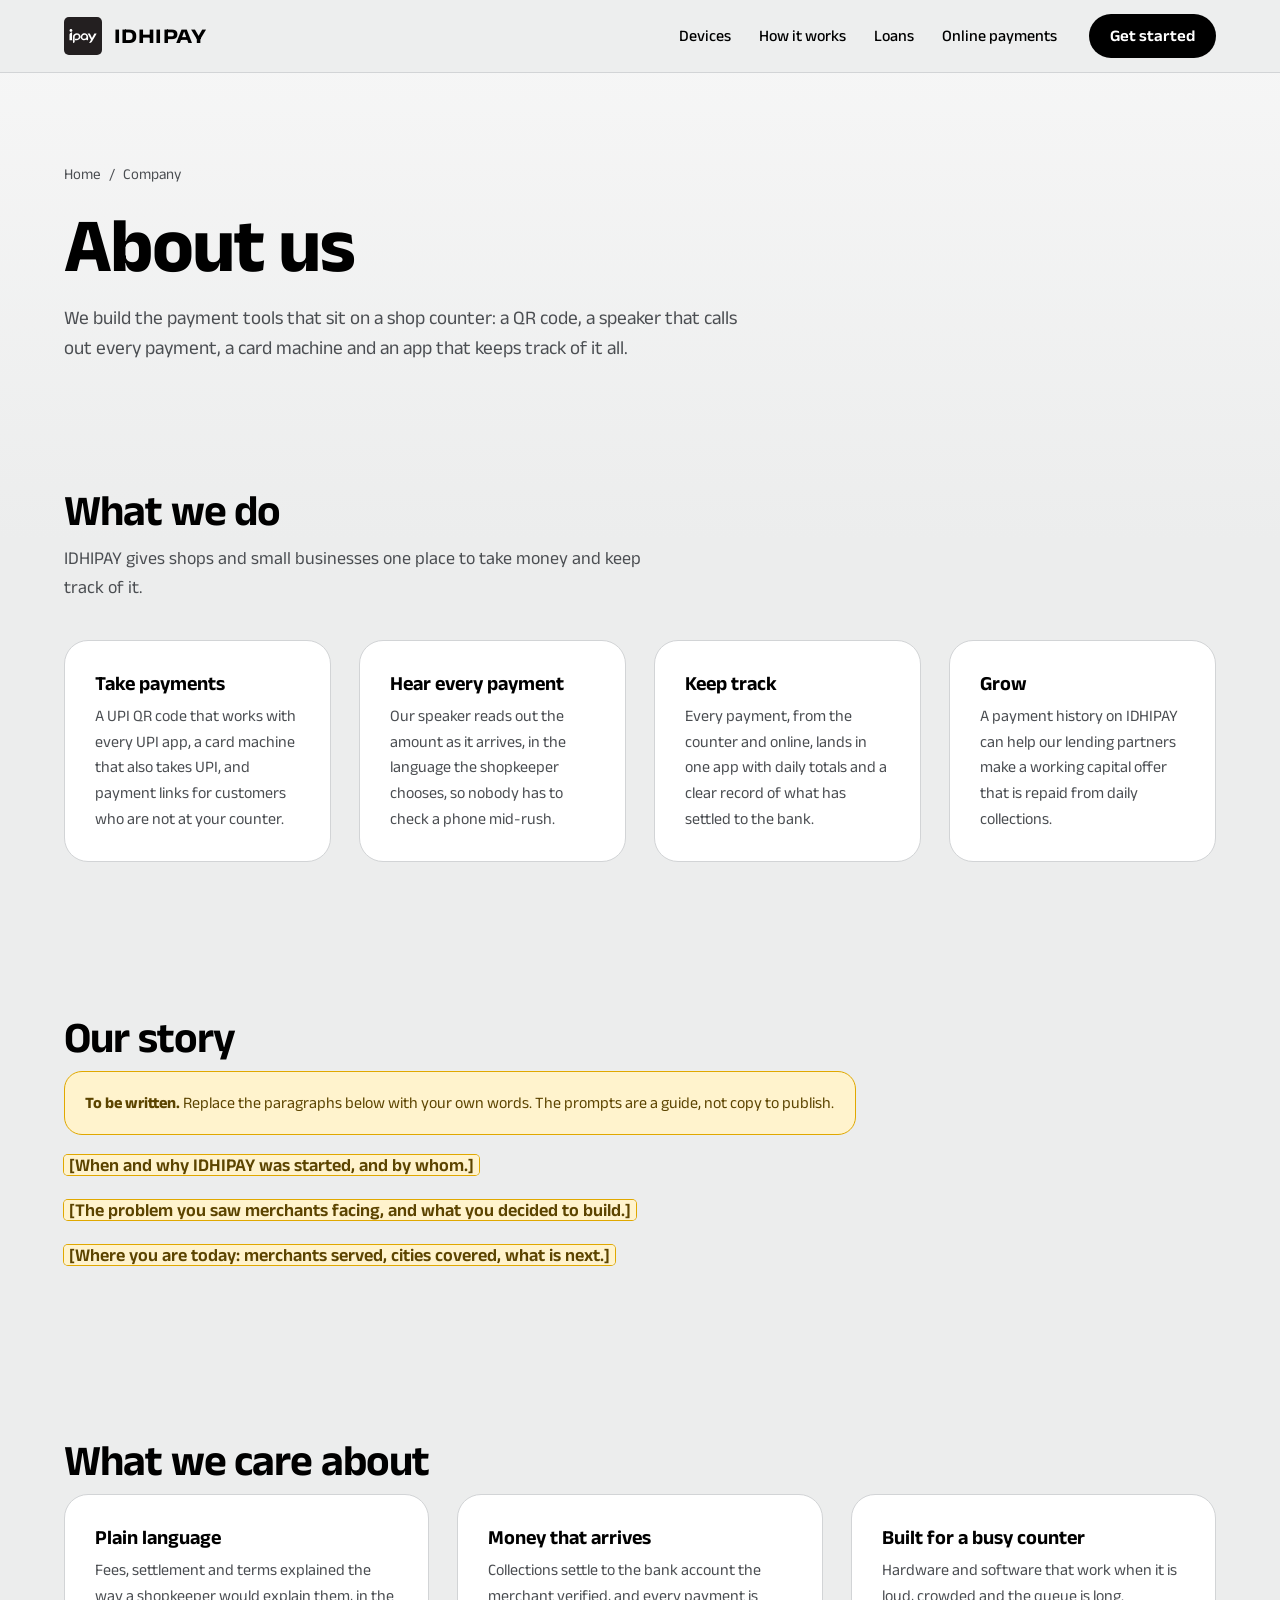
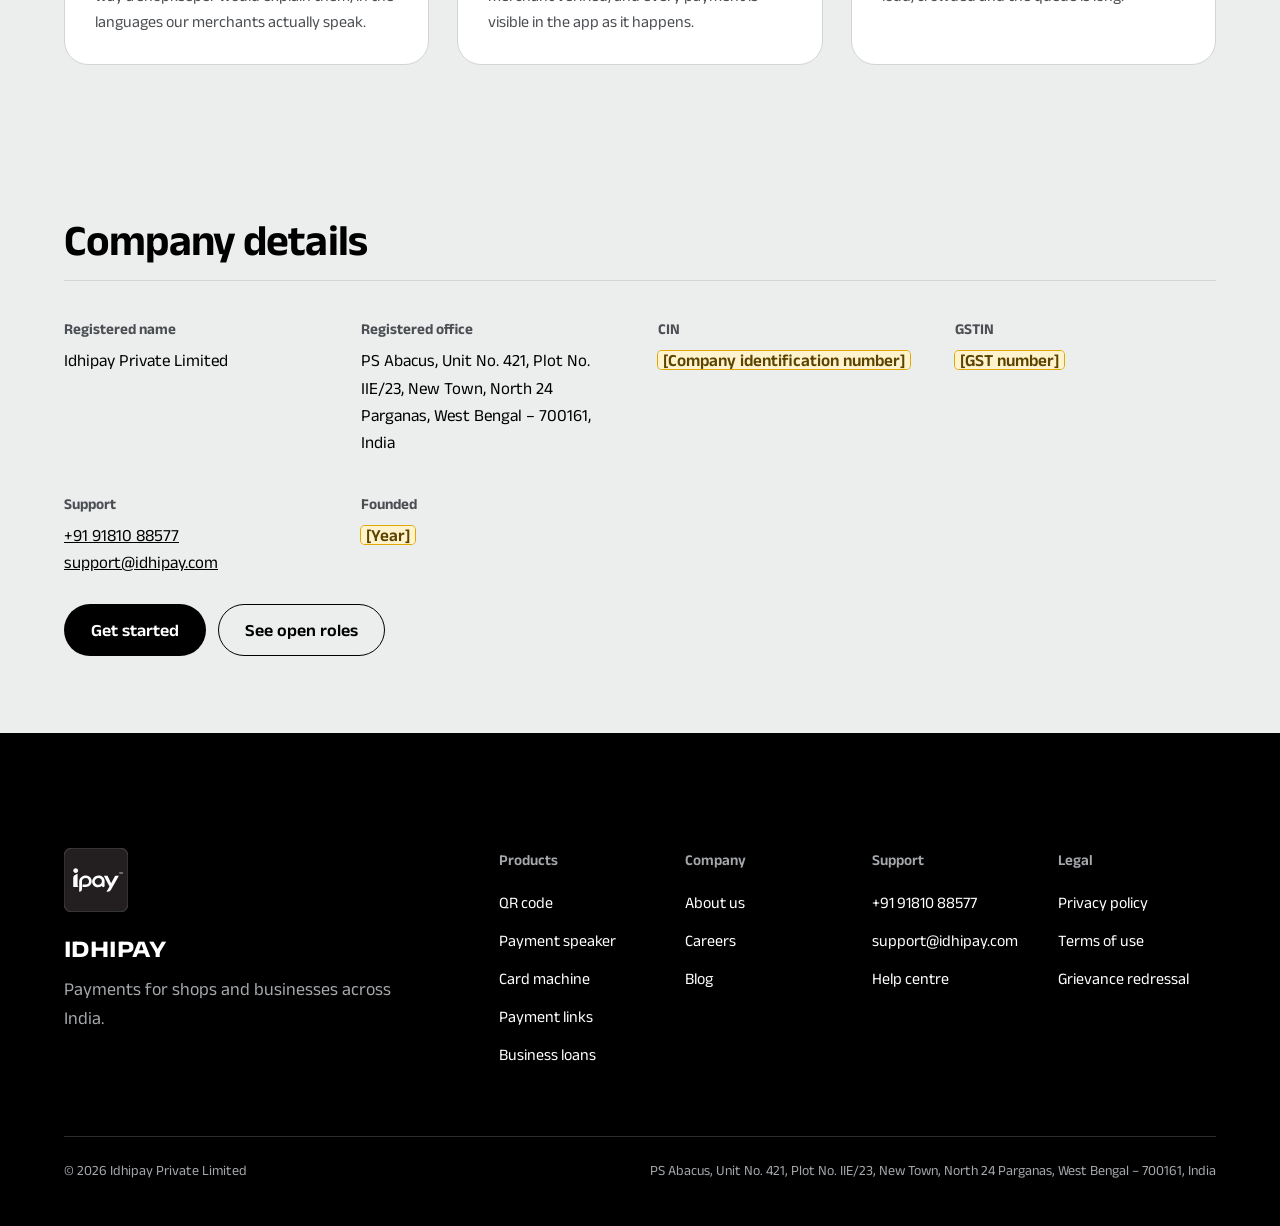
==== about.html @ 81d516bb "Add files via upload" ====
<!doctype html>
<html lang="en">
<head>
<meta charset="utf-8">
<meta name="viewport" content="width=device-width, initial-scale=1, viewport-fit=cover">
<title>About us | IDHIPAY</title>
<meta name="description" content="IDHIPAY builds payment tools for shops and small businesses across India.">
<link rel="icon" href="data:image/svg+xml,<svg xmlns='http://www.w3.org/2000/svg' viewBox='0 0 1410 1410'><rect width='1410' height='1410' rx='182' fill='%23231F20'/><path transform='translate(192 -574) scale(1.961)' fill='%23fff' d='M 209.14 860.72 C 205.42 860.73 203.52 858.34 203.52 855.18 L 203.44 660.57 C 203.42 640.03 210.84 621.24 225.87 607.27 C 230.65 602.84 235.6 598.67 241.43 595.44 L 296.24 565.04 C 296.96 564.64 299.26 565.26 299.63 566.01 L 299.32 660.2 L 299.41 821.96 C 299.42 837.82 307.95 849.45 320.23 860.46 Z M 209.14 860.72  M 311.34 497.12 C 311.34 526.63 287.42 550.54 257.91 550.54 C 228.4 550.54 204.47 526.63 204.47 497.12 C 204.47 467.6 228.4 443.68 257.91 443.68 C 287.42 443.68 311.34 467.6 311.34 497.12 '/></svg>" type="image/svg+xml">
<link rel="icon" href="[data-uri]" sizes="32x32" type="image/png">
<link rel="apple-touch-icon" href="[data-uri]" sizes="180x180">
<meta name="apple-mobile-web-app-title" content="IDHIPAY">
<meta name="theme-color" content="#ECEDED" media="(prefers-color-scheme: light)">
<meta name="theme-color" content="#121314" media="(prefers-color-scheme: dark)">
<link rel="preconnect" href="https://fonts.googleapis.com">
<link rel="preconnect" href="https://fonts.gstatic.com" crossorigin>
<link rel="stylesheet" href="https://fonts.googleapis.com/css2?family=Anek+Latin:wdth,wght@75..125,300..800&display=swap">
<link rel="stylesheet" href="page.css">
</head>
<body>
<svg width="0" height="0" style="position:absolute" aria-hidden="true" focusable="false">
  <defs>
    <symbol id="ipay-tile" viewBox="0 0 1410.09 1410.09">
      <rect width="1410.09" height="1410.09" rx="181.89" style="fill:var(--tile-bg,#231F20);stroke:var(--tile-stroke,transparent);stroke-width:28"/>
      <use href="#ipay-wordmark"/>
    </symbol>
    <symbol id="ipay-tile-lg" viewBox="0 0 1410.09 1410.09">
      <rect width="1410.09" height="1410.09" rx="181.89" style="fill:var(--tile-bg,#231F20);stroke:var(--tile-stroke,transparent);stroke-width:28"/>
      <use href="#ipay-wordmark"/>
      <use href="#ipay-tm"/>
    </symbol>
    <path id="ipay-wordmark" style="fill:var(--mark-fill,#fff)" d="M 1165.76 691.24 L 1094.48 816.56 L 1035.18 919.46 C 1020.17 945.52 992.55 962.21 963.05 965.06 L 942.24 965.45 C 941.13 965.47 939.13 964.43 938.61 963.63 C 938.01 962.72 937.75 960.34 938.51 959.03 L 1002.37 848.61 L 902.86 660.6 L 880.84 618.79 C 879.79 615.34 881.76 610.72 885.78 610.72 L 948.75 610.77 C 954.48 610.77 958.94 614.96 961.72 619.41 L 985.42 668.35 L 1038.14 778.38 L 1121.59 620.19 C 1124.64 614.4 1131.16 611.8 1136.86 610.77 L 1200.68 610.79 C 1202.48 610.79 1204.76 612.01 1205.56 613.11 C 1206.39 614.23 1207.11 617.34 1206.3 618.78 Z M 735.55 809.74 C 770.67 817.39 806.78 801.21 824.72 770.63 C 836.08 751.25 837.88 728.48 829.75 707.59 C 818.59 678.89 791.17 659.91 760.2 659.37 C 719.73 658.67 681.77 688.98 677.17 729.47 C 672.9 767.15 698.25 801.61 735.55 809.74 M 852.98 860.27 C 841.56 855.77 834.54 845.26 834.66 832.95 L 814.86 845.91 C 794.31 857.54 771.75 864.13 748.05 864.34 C 708.82 864.57 672.55 847.94 647.33 818.09 C 606.46 769.72 610.19 702.29 652.81 655.71 C 703.39 600.43 793.51 590.14 852.21 638.46 C 869.46 652.65 881.95 671.03 888.68 692.3 C 891.99 702.72 894.59 713.1 894.58 724.26 L 894.49 838.27 C 894.48 849.73 884.16 858.59 874.28 861.37 C 866.8 863.49 860.23 863.13 852.98 860.27 M 475.89 806.23 C 507.13 806.19 535.99 787.36 547.26 758.66 C 563.96 716.18 537.3 669.79 492.59 661.41 C 465.69 656.37 437.48 665.08 417.75 684.26 C 403.5 698.1 396.14 716.25 396.13 736.13 L 396.03 913.78 C 396.02 926.48 388.7 937 380.37 945.56 C 368.83 955.16 356.3 962.39 341.67 966.13 C 340.26 966.81 334.78 966.35 334.79 963.63 L 334.88 733.15 C 334.89 698.06 353.28 665.49 379.57 643.31 C 406.81 620.33 441.31 608.23 476.72 607.6 C 532.76 606.59 582.03 635.02 602.19 687.64 C 619.78 733.56 609.17 785.29 573.5 819.64 C 549.44 842.82 516.93 857.2 483.24 858.4 L 411.13 858.77 C 410.08 858.78 408.37 856.78 408.37 855.83 L 408.38 809.51 C 408.38 808.2 409.44 806.31 410.84 806.31 Z M 209.14 860.72 C 205.42 860.73 203.52 858.34 203.52 855.18 L 203.44 660.57 C 203.42 640.03 210.84 621.24 225.87 607.27 C 230.65 602.84 235.6 598.67 241.43 595.44 L 296.24 565.04 C 296.96 564.64 299.26 565.26 299.63 566.01 L 299.32 660.2 L 299.41 821.96 C 299.42 837.82 307.95 849.45 320.23 860.46 Z M 311.34 497.12 C 311.34 526.63 287.42 550.54 257.91 550.54 C 228.4 550.54 204.47 526.63 204.47 497.12 C 204.47 467.6 228.4 443.68 257.91 443.68 C 287.42 443.68 311.34 467.6 311.34 497.12"/>
    <path id="ipay-tm" style="fill:var(--mark-fill,#fff)" d="M 1289.46 532.33 L 1289.46 566.24 L 1281.57 566.24 L 1281.37 543.31 L 1271.84 566.24 L 1265.96 566.24 L 1256.52 542.83 L 1256.52 566.24 L 1248.72 566.24 L 1248.72 532.33 L 1259.89 532.33 L 1269.14 556.13 L 1278.87 532.33 Z M 1219.53 532.33 L 1243.13 532.33 L 1243.13 538.88 L 1235.52 538.88 L 1235.61 566.24 L 1226.95 566.24 L 1227.13 538.88 L 1219.53 538.88 Z"/>
  </defs>
</svg>
<header class="site-header">
  <nav class="nav" aria-label="Main">
    <a class="brand" href="index.html">
      <svg class="tile" viewBox="0 0 1410.09 1410.09" aria-hidden="true" focusable="false"><use href="#ipay-tile"/></svg>
      <span>IDHIPAY</span>
    </a>
    <ul class="nav-links">
      <li><a href="index.html#qr">Devices</a></li>
      <li><a href="index.html#how-it-works">How it works</a></li>
      <li><a href="index.html#loans">Loans</a></li>
      <li><a href="index.html#online">Online payments</a></li>
    </ul>
    <a class="btn nav-cta" href="index.html#start">Get started</a>
    <button class="menu-toggle" type="button" aria-expanded="false" aria-controls="mobile-menu" aria-label="Open menu">
      <svg class="i-open" width="24" height="24" viewBox="0 0 24 24" fill="none" stroke="currentColor" stroke-width="2" stroke-linecap="round" aria-hidden="true"><path d="M4 8h16M4 16h16"/></svg>
      <svg class="i-close" width="24" height="24" viewBox="0 0 24 24" fill="none" stroke="currentColor" stroke-width="2" stroke-linecap="round" aria-hidden="true"><path d="M6 6l12 12M18 6L6 18"/></svg>
    </button>
  </nav>
  <div class="mobile-menu" id="mobile-menu" hidden>
    <ul>
      <li><a href="index.html#qr">Devices</a></li>
      <li><a href="index.html#how-it-works">How it works</a></li>
      <li><a href="index.html#loans">Loans</a></li>
      <li><a href="index.html#online">Online payments</a></li>
      <li><a href="index.html#start">Get started</a></li>
    </ul>
  </div>
</header>
<main id="top">
  <section class="page-head">
    <div class="wrap">
      <p class="crumb"><a href="index.html">Home</a> <span aria-hidden="true">/</span> Company</p>
      <h1 class="page-title">About us</h1>
      <p class="page-lede">We build the payment tools that sit on a shop counter: a QR code, a speaker that calls out every payment, a card machine and an app that keeps track of it all.</p>
    </div>
  </section>
  <section class="section">
    <div class="wrap">
      <h2 class="section-title">What we do</h2>
      <p class="section-lede">IDHIPAY gives shops and small businesses one place to take money and keep track of it.</p>
      <ul class="cards" role="list">
        <li class="card"><h3>Take payments</h3><p>A UPI QR code that works with every UPI app, a card machine that also takes UPI, and payment links for customers who are not at your counter.</p></li>
        <li class="card"><h3>Hear every payment</h3><p>Our speaker reads out the amount as it arrives, in the language the shopkeeper chooses, so nobody has to check a phone mid-rush.</p></li>
        <li class="card"><h3>Keep track</h3><p>Every payment, from the counter and online, lands in one app with daily totals and a clear record of what has settled to the bank.</p></li>
        <li class="card"><h3>Grow</h3><p>A payment history on IDHIPAY can help our lending partners make a working capital offer that is repaid from daily collections.</p></li>
      </ul>
    </div>
  </section>

  <section class="section">
    <div class="wrap">
      <h2 class="section-title">Our story</h2>
      <div class="prose-body">
        <p class="note"><strong>To be written.</strong> Replace the paragraphs below with your own words. The prompts are a guide, not copy to publish.</p>
        <p><span class="todo">[When and why IDHIPAY was started, and by whom.]</span></p>
        <p><span class="todo">[The problem you saw merchants facing, and what you decided to build.]</span></p>
        <p><span class="todo">[Where you are today: merchants served, cities covered, what is next.]</span></p>
      </div>
    </div>
  </section>

  <section class="section">
    <div class="wrap">
      <h2 class="section-title">What we care about</h2>
      <ul class="cards" role="list">
        <li class="card"><h3>Plain language</h3><p>Fees, settlement and terms explained the way a shopkeeper would explain them, in the languages our merchants actually speak.</p></li>
        <li class="card"><h3>Money that arrives</h3><p>Collections settle to the bank account the merchant verified, and every payment is visible in the app as it happens.</p></li>
        <li class="card"><h3>Built for a busy counter</h3><p>Hardware and software that work when it is loud, crowded and the queue is long.</p></li>
      </ul>
    </div>
  </section>

  <section class="section">
    <div class="wrap">
      <h2 class="section-title">Company details</h2>
      <dl class="facts">
        <div><dt>Registered name</dt><dd>Idhipay Private Limited</dd></div>
        <div><dt>Registered office</dt><dd>PS Abacus, Unit No. 421, Plot No. IIE/23, New Town, North 24 Parganas, West Bengal &ndash; 700161, India</dd></div>
        <div><dt>CIN</dt><dd><span class="todo">[Company identification number]</span></dd></div>
        <div><dt>GSTIN</dt><dd><span class="todo">[GST number]</span></dd></div>
        <div><dt>Support</dt><dd><a href="tel:+919181088577">+91 91810 88577</a><br><a href="mailto:support@idhipay.com">support@idhipay.com</a></dd></div>
        <div><dt>Founded</dt><dd><span class="todo">[Year]</span></dd></div>
      </dl>
      <div class="contact-strip">
        <a class="btn" href="index.html#start">Get started</a>
        <a class="btn btn-ghost" href="careers.html">See open roles</a>
      </div>
    </div>
  </section>
</main>
<footer class="site-footer">
  <div class="wrap">
    <div class="footer-top">
      <div class="footer-brand">
        <svg class="tile" viewBox="0 0 1410.09 1410.09" aria-hidden="true" focusable="false"><use href="#ipay-tile-lg"/></svg>
        <p class="f-name">IDHIPAY</p>
        <p class="f-line">Payments for shops and businesses across India.</p>
      </div>
      <nav class="footer-cols" aria-label="Footer">
        <div>
          <h3>Products</h3>
          <ul>
            <li><a href="index.html#qr">QR code</a></li>
            <li><a href="index.html#speaker">Payment speaker</a></li>
            <li><a href="index.html#card-machine">Card machine</a></li>
            <li><a href="index.html#online">Payment links</a></li>
            <li><a href="index.html#loans">Business loans</a></li>
          </ul>
        </div>
        <div>
          <h3>Company</h3>
          <ul>
            <li><a href="about.html">About us</a></li>
            <li><a href="careers.html">Careers</a></li>
            <li><a href="blog.html">Blog</a></li>
          </ul>
        </div>
        <div>
          <h3>Support</h3>
          <ul>
            <li><a href="tel:+919181088577">+91 91810 88577</a></li>
            <li><a href="mailto:support@idhipay.com">support@idhipay.com</a></li>
            <li><a href="grievance.html">Help centre</a></li>
          </ul>
        </div>
        <div>
          <h3>Legal</h3>
          <ul>
            <li><a href="privacy.html">Privacy policy</a></li>
            <li><a href="terms.html">Terms of use</a></li>
            <li><a href="grievance.html">Grievance redressal</a></li>
          </ul>
        </div>
      </nav>
    </div>
    <div class="f-legal">
      <p>&copy; 2026 Idhipay Private Limited</p>
      <address>PS Abacus, Unit No. 421, Plot No. IIE/23, New Town, North 24 Parganas, West Bengal &ndash; 700161, India</address>
    </div>
  </div>
</footer>
<script>
(() => {
  const btn = document.querySelector('.menu-toggle');
  const menu = document.getElementById('mobile-menu');
  const set = open => {
    btn.setAttribute('aria-expanded', String(open));
    btn.setAttribute('aria-label', open ? 'Close menu' : 'Open menu');
    menu.hidden = !open;
  };
  btn.addEventListener('click', () => set(btn.getAttribute('aria-expanded') !== 'true'));
  document.addEventListener('keydown', e => {
    if (e.key === 'Escape' && btn.getAttribute('aria-expanded') === 'true') { set(false); btn.focus(); }
  });
})();
</script>
</body>
</html>
---- page.css ----
/* ============================================================
   IDHIPAY — shared styles for the content pages
   (about, careers, blog, privacy, terms, grievance)
   ============================================================ */
:root{
  --bg:#ECEDED; --bg-top:#F7F7F7; --raised:#FFFFFF;
  --text:#000000; --text-2:#4B4E52; --line:#D2D4D6;
  --btn-bg:#000000; --btn-fg:#FFFFFF; --btn-hover:#2A2A2A;
  --accent:#FFAE00; --accent-hover:#FFC23D; --on-accent:#000000;
  --void:#000000; --on-void:#FFFFFF; --on-void-2:#A4A7AB; --void-line:#2C2D30;
  --tile-bg:#231F20; --tile-stroke:transparent; --panel-glass:rgba(236,237,237,.86);
  --todo-bg:#FFF3CD; --todo-line:#E0A800; --todo-text:#5C4400;
  --font:"Anek Latin","Anek Latin Variable",ui-sans-serif,system-ui,-apple-system,"Segoe UI",Roboto,"Helvetica Neue",Arial,sans-serif;
  --gutter:clamp(20px,5vw,72px); --maxw:1320px; --nav-h:72px;
  color-scheme:light;
}
@media (prefers-color-scheme: dark){
  :root:not([data-theme="light"]){
    --bg:#121314; --bg-top:#191A1C; --raised:#1D1E20; --text:#F2F2F0; --text-2:#A8ABAF; --line:#303235;
    --btn-bg:#F2F2F0; --btn-fg:#000000; --btn-hover:#FFFFFF;
    --tile-stroke:#3A3B3E; --panel-glass:rgba(18,19,20,.84);
    --todo-bg:#3A2F00; --todo-line:#8A6D00; --todo-text:#FFE08A;
    color-scheme:dark;
  }
}
:root[data-theme="dark"]{
  --bg:#121314; --bg-top:#191A1C; --raised:#1D1E20; --text:#F2F2F0; --text-2:#A8ABAF; --line:#303235;
  --btn-bg:#F2F2F0; --btn-fg:#000000; --btn-hover:#FFFFFF;
  --tile-stroke:#3A3B3E; --panel-glass:rgba(18,19,20,.84);
  --todo-bg:#3A2F00; --todo-line:#8A6D00; --todo-text:#FFE08A;
  color-scheme:dark;
}

*,*::before,*::after{box-sizing:border-box}
html{-webkit-text-size-adjust:100%;text-size-adjust:100%;background:var(--bg);scroll-behavior:smooth}
body{
  margin:0;font-family:var(--font);font-size:18px;line-height:1.6;color:var(--text);
  background:var(--bg) linear-gradient(180deg,var(--bg-top) 0,var(--bg) 60vh) no-repeat;
  overflow-x:hidden;-webkit-font-smoothing:antialiased;-moz-osx-font-smoothing:grayscale;
}
a{color:inherit}
h1,h2,h3,h4,p,figure,ol,ul{margin:0}
ol,ul{padding:0}
button{font:inherit;color:inherit}
:focus-visible{outline:3px solid var(--accent);outline-offset:3px}
.sr-only{position:absolute!important;width:1px;height:1px;padding:0;margin:-1px;overflow:hidden;clip:rect(0 0 0 0);white-space:nowrap;border:0}
.wrap{width:100%;max-width:var(--maxw);margin:0 auto;padding:0 var(--gutter)}
.tile{display:block;flex:none}
main{position:relative}

/* ---------- buttons ---------- */
.btn{
  display:inline-flex;align-items:center;justify-content:center;gap:10px;
  min-height:52px;padding:0 26px;border-radius:999px;border:1.5px solid transparent;
  background:var(--btn-bg);color:var(--btn-fg);
  font-size:17px;font-weight:600;font-stretch:104%;line-height:1;text-decoration:none;cursor:pointer;white-space:nowrap;
  transition:background-color .2s ease,color .2s ease,border-color .2s ease,transform .15s ease;
}
.btn:hover{background:var(--btn-hover)}
.btn:active{transform:scale(.97)}
.btn-ghost{background:transparent;color:var(--text);border-color:currentColor}
.btn-ghost:hover{background:var(--text);color:var(--bg)}
.btn-accent{background:var(--accent);color:var(--on-accent)}
.btn-accent:hover{background:var(--accent-hover)}
.void .btn:not(.btn-accent):not(.btn-ghost){background:var(--on-void);color:var(--void)}

/* ---------- header ---------- */
.site-header{position:sticky;top:0;z-index:30;color:var(--text)}
.site-header::before{content:"";position:absolute;inset:0;background:var(--panel-glass);-webkit-backdrop-filter:saturate(1.4) blur(14px);backdrop-filter:saturate(1.4) blur(14px);box-shadow:0 1px 0 var(--line)}
.nav{position:relative;display:flex;align-items:center;gap:32px;height:var(--nav-h);max-width:var(--maxw);margin:0 auto;padding:0 var(--gutter)}
.brand{display:inline-flex;align-items:center;gap:12px;min-height:44px;text-decoration:none;font-weight:700;font-size:21px;font-stretch:118%;letter-spacing:.02em}
.brand .tile{width:38px;height:38px}
.nav-links{display:flex;gap:28px;list-style:none;margin-left:auto}
.nav-links a{position:relative;display:inline-flex;align-items:center;min-height:44px;text-decoration:none;font-size:16px;font-weight:500}
.nav-links a::after{content:"";position:absolute;left:0;right:0;bottom:8px;height:2px;background:currentColor;transform:scaleX(0);transform-origin:left;transition:transform .25s ease}
.nav-links a:hover::after{transform:scaleX(1)}
.nav-cta{min-height:44px;padding:0 20px;font-size:16px}
.menu-toggle{display:none;align-items:center;justify-content:center;width:44px;height:44px;border:0;border-radius:50%;background:transparent;cursor:pointer}
.menu-toggle .i-close{display:none}
.menu-toggle[aria-expanded="true"] .i-open{display:none}
.menu-toggle[aria-expanded="true"] .i-close{display:block}
.mobile-menu{position:relative;padding:4px var(--gutter) 24px;background:var(--panel-glass);-webkit-backdrop-filter:blur(14px);backdrop-filter:blur(14px)}
.mobile-menu ul{list-style:none;display:grid}
.mobile-menu a{display:flex;align-items:center;min-height:56px;font-size:22px;font-weight:600;text-decoration:none;border-bottom:1px solid var(--line)}
@media (max-width:1000px){
  .nav{gap:8px}
  .nav-links{display:none}
  .nav-cta{margin-left:auto}
  .menu-toggle{display:inline-flex}
}
@media (min-width:1001px){.mobile-menu{display:none!important}}
@media (max-width:380px){
  .brand{gap:8px;font-size:18px}
  .brand .tile{width:34px;height:34px}
  .nav-cta{padding:0 14px;font-size:15px}
}

/* ---------- page head ---------- */
.page-head{padding:clamp(48px,7vw,96px) 0 clamp(28px,4vw,48px)}
.crumb{display:flex;align-items:center;gap:8px;margin-bottom:22px;font-size:15px;color:var(--text-2)}
.crumb a{text-decoration:none}
.crumb a:hover{text-decoration:underline;text-underline-offset:3px}
.page-title{font-size:clamp(2.6rem,6vw,5rem);line-height:.95;font-weight:700;letter-spacing:-.022em;text-wrap:balance}
.page-lede{margin-top:22px;max-width:36em;font-size:clamp(18px,1.5vw,21px);color:var(--text-2)}
.page-meta{margin-top:26px;padding-top:18px;border-top:1px solid var(--line);font-size:15px;color:var(--text-2)}

/* ---------- prose ---------- */
.prose{padding-bottom:clamp(64px,8vw,120px)}
.prose-grid{display:grid;grid-template-columns:minmax(0,260px) minmax(0,1fr);gap:clamp(32px,5vw,80px);align-items:start}
.prose-body{max-width:44em}
.prose-body h2{margin:clamp(40px,5vw,64px) 0 14px;font-size:clamp(1.5rem,2.6vw,2.1rem);line-height:1.15;font-weight:650;letter-spacing:-.015em;scroll-margin-top:calc(var(--nav-h) + 20px)}
.prose-body h2:first-child{margin-top:0}
.prose-body h3{margin:28px 0 8px;font-size:1.15rem;font-weight:650}
.prose-body p{margin:0 0 16px}
.prose-body ul,.prose-body ol{margin:0 0 18px;padding-left:1.35em}
.prose-body li{margin-bottom:8px}
.prose-body li::marker{color:var(--text-2)}
.prose-body a{color:var(--text);text-underline-offset:3px;overflow-wrap:anywhere}
.prose-body strong{font-weight:650}
.prose-body hr{margin:clamp(40px,5vw,64px) 0;border:0;border-top:1px solid var(--line)}

/* table of contents */
.toc{position:sticky;top:calc(var(--nav-h) + 24px);padding:22px;border:1px solid var(--line);border-radius:22px;background:var(--raised)}
.toc h2{margin:0 0 12px;font-size:14px;font-weight:650;letter-spacing:.06em;text-transform:uppercase;color:var(--text-2)}
.toc ol{list-style:none;counter-reset:toc;display:grid;gap:2px}
.toc li{counter-increment:toc}
.toc a{display:flex;gap:10px;padding:7px 0;font-size:15px;line-height:1.35;text-decoration:none;color:var(--text-2)}
.toc a::before{content:counter(toc);flex:none;min-width:1.4em;font-variant-numeric:tabular-nums;color:var(--text-2)}
.toc a:hover{color:var(--text)}
@media (max-width:900px){
  .prose-grid{grid-template-columns:1fr}
  .toc{position:static;order:-1}
}

/* tables */
.table-wrap{overflow-x:auto;margin:0 0 20px;border:1px solid var(--line);border-radius:18px;background:var(--raised)}
table{width:100%;border-collapse:collapse;font-size:16px}
th,td{padding:14px 18px;text-align:left;vertical-align:top;border-bottom:1px solid var(--line)}
th{font-weight:650;white-space:nowrap}
tr:last-child td{border-bottom:0}

/* placeholder marker — remove the class once the real detail is filled in */
.todo{background:var(--todo-bg);box-shadow:0 0 0 1px var(--todo-line);border-radius:4px;padding:0 5px;color:var(--todo-text);font-weight:600;overflow-wrap:anywhere;-webkit-box-decoration-break:clone;box-decoration-break:clone}
.note{margin:0 0 24px;padding:18px 20px;border-radius:18px;border:1px solid var(--todo-line);background:var(--todo-bg);color:var(--todo-text);font-size:16px}
.note strong{font-weight:700}

/* ---------- cards (about / careers / blog) ---------- */
.cards{list-style:none;display:grid;grid-template-columns:repeat(auto-fit,minmax(min(100%,260px),1fr));gap:clamp(18px,2.4vw,28px)}
.card{display:flex;flex-direction:column;gap:8px;padding:clamp(22px,2.6vw,30px);border:1px solid var(--line);border-radius:24px;background:var(--raised)}
.card h3{font-size:20px;line-height:1.2;font-weight:650}
.card p{font-size:16px;color:var(--text-2)}
.card-meta{font-size:14px;color:var(--text-2)}
a.card{text-decoration:none;transition:transform .18s ease,border-color .18s ease}
a.card:hover{transform:translateY(-3px);border-color:var(--text)}
.section{padding:clamp(40px,6vw,80px) 0}
.section-title{font-size:clamp(1.8rem,3.4vw,2.8rem);line-height:1;font-weight:650;letter-spacing:-.02em;margin-bottom:12px}
.section-lede{max-width:34em;margin-bottom:clamp(24px,3vw,40px);color:var(--text-2)}
.facts{list-style:none;display:grid;grid-template-columns:repeat(auto-fit,minmax(min(100%,220px),1fr));gap:clamp(20px,3vw,36px);padding-top:clamp(24px,3vw,36px);border-top:1px solid var(--line)}
.facts dt,.facts h3{margin-bottom:6px;font-size:15px;font-weight:650;color:var(--text-2)}
.facts dd,.facts p{margin:0;font-size:17px}

/* job list */
.jobs{list-style:none;display:grid;gap:12px}
.job{display:flex;flex-wrap:wrap;align-items:center;gap:8px 20px;padding:22px clamp(20px,2.4vw,28px);border:1px solid var(--line);border-radius:22px;background:var(--raised)}
.job h3{flex:1 1 14em;font-size:20px;font-weight:650}
.job-tag{font-size:15px;color:var(--text-2)}
.empty{padding:clamp(28px,4vw,44px);border:1px dashed var(--line);border-radius:24px;text-align:center;color:var(--text-2)}

/* contact strip */
.contact-strip{display:flex;flex-wrap:wrap;gap:12px;margin-top:28px}

/* ---------- footer ---------- */
.site-footer{position:relative;background:var(--void);color:var(--on-void);padding:clamp(72px,9vw,120px) 0 clamp(28px,4vw,44px)}
.site-footer .tile{--tile-stroke:#3A3B3E}
.footer-top{display:grid;grid-template-columns:minmax(0,4fr) minmax(0,8fr);gap:clamp(40px,6vw,96px)}
.footer-brand .tile{width:64px;height:64px}
.f-name{margin-top:18px;font-size:24px;font-weight:700;font-stretch:118%;letter-spacing:.02em}
.f-line{margin-top:6px;max-width:20em;color:var(--on-void-2)}
.footer-cols{display:grid;grid-template-columns:repeat(4,minmax(0,1fr));gap:28px}
.footer-cols h3{margin-bottom:12px;font-size:15px;font-weight:600;color:var(--on-void-2)}
.footer-cols ul{list-style:none;display:grid;gap:2px}
.footer-cols li{display:flex;align-items:center;min-height:36px;font-size:16px;overflow-wrap:anywhere}
.footer-cols a{text-decoration:none}
.footer-cols a:hover{text-decoration:underline;text-underline-offset:3px}
.f-legal{display:flex;flex-wrap:wrap;justify-content:space-between;gap:6px 32px;margin-top:clamp(40px,5vw,72px);padding-top:22px;border-top:1px solid var(--void-line);font-size:14px;color:var(--on-void-2)}
.f-legal address{max-width:46em;font-style:normal}
@media (max-width:1100px){.footer-top{grid-template-columns:1fr}}
@media (max-width:700px){.footer-cols{grid-template-columns:repeat(2,minmax(0,1fr))}}
@media (max-width:420px){.footer-cols{gap:20px}.footer-cols li{font-size:15px}}

@media (max-width:759px){body{font-size:17px}}
@media (prefers-reduced-motion: reduce){*,*::before,*::after{transition-duration:.01ms!important;animation-duration:.01ms!important;scroll-behavior:auto!important}}
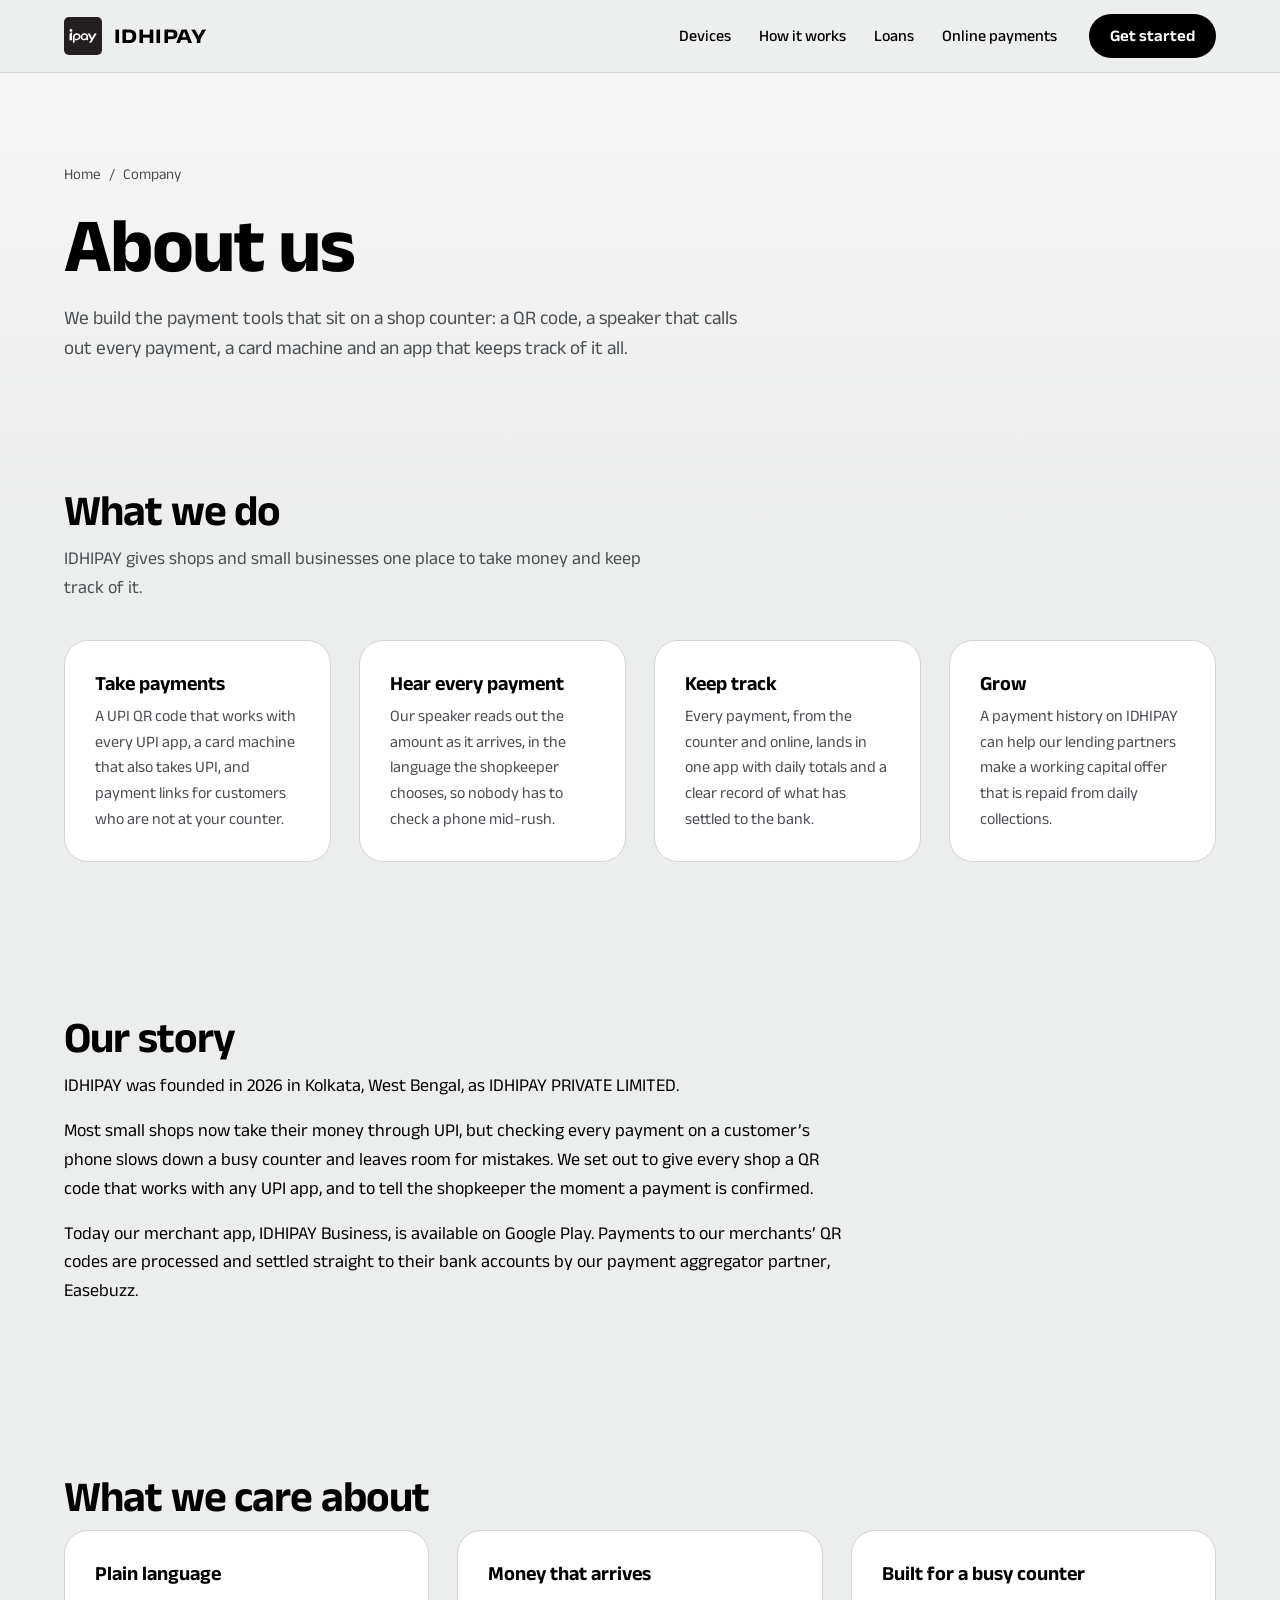
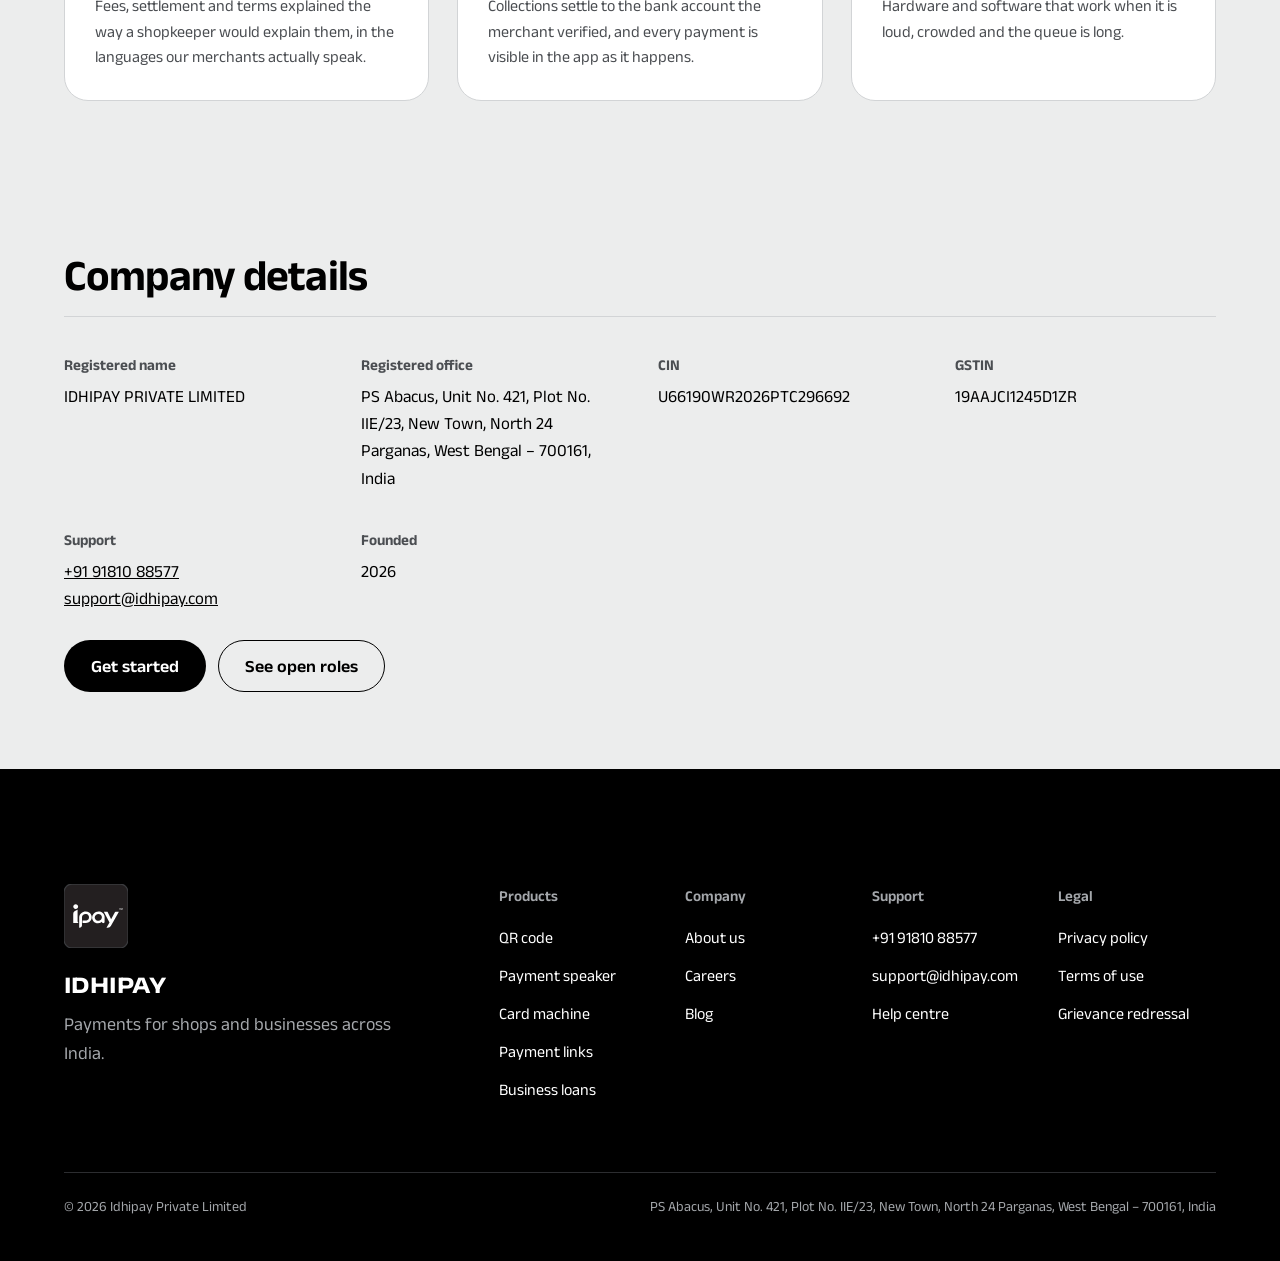
==== commit 43f9bca2: "Grievance, About and Terms: fill the placeholders, interim terms until counsel finalises - grievance" ====
--- a/about.html
+++ b/about.html
@@ -85,10 +85,9 @@
     <div class="wrap">
       <h2 class="section-title">Our story</h2>
       <div class="prose-body">
-        <p class="note"><strong>To be written.</strong> Replace the paragraphs below with your own words. The prompts are a guide, not copy to publish.</p>
-        <p><span class="todo">[When and why IDHIPAY was started, and by whom.]</span></p>
-        <p><span class="todo">[The problem you saw merchants facing, and what you decided to build.]</span></p>
-        <p><span class="todo">[Where you are today: merchants served, cities covered, what is next.]</span></p>
+        <p>IDHIPAY was founded in 2026 in Kolkata, West Bengal, as IDHIPAY PRIVATE LIMITED.</p>
+        <p>Most small shops now take their money through UPI, but checking every payment on a customer&rsquo;s phone slows down a busy counter and leaves room for mistakes. We set out to give every shop a QR code that works with any UPI app, and to tell the shopkeeper the moment a payment is confirmed.</p>
+        <p>Today our merchant app, IDHIPAY Business, is available on Google Play. Payments to our merchants&rsquo; QR codes are processed and settled straight to their bank accounts by our payment aggregator partner, Easebuzz.</p>
       </div>
     </div>
   </section>
@@ -108,12 +107,12 @@
     <div class="wrap">
       <h2 class="section-title">Company details</h2>
       <dl class="facts">
-        <div><dt>Registered name</dt><dd>Idhipay Private Limited</dd></div>
+        <div><dt>Registered name</dt><dd>IDHIPAY PRIVATE LIMITED</dd></div>
         <div><dt>Registered office</dt><dd>PS Abacus, Unit No. 421, Plot No. IIE/23, New Town, North 24 Parganas, West Bengal &ndash; 700161, India</dd></div>
-        <div><dt>CIN</dt><dd><span class="todo">[Company identification number]</span></dd></div>
-        <div><dt>GSTIN</dt><dd><span class="todo">[GST number]</span></dd></div>
+        <div><dt>CIN</dt><dd>U66190WR2026PTC296692</dd></div>
+        <div><dt>GSTIN</dt><dd>19AAJCI1245D1ZR</dd></div>
         <div><dt>Support</dt><dd><a href="tel:+919181088577">+91 91810 88577</a><br><a href="mailto:support@idhipay.com">support@idhipay.com</a></dd></div>
-        <div><dt>Founded</dt><dd><span class="todo">[Year]</span></dd></div>
+        <div><dt>Founded</dt><dd>2026</dd></div>
       </dl>
       <div class="contact-strip">
         <a class="btn" href="index.html#start">Get started</a>
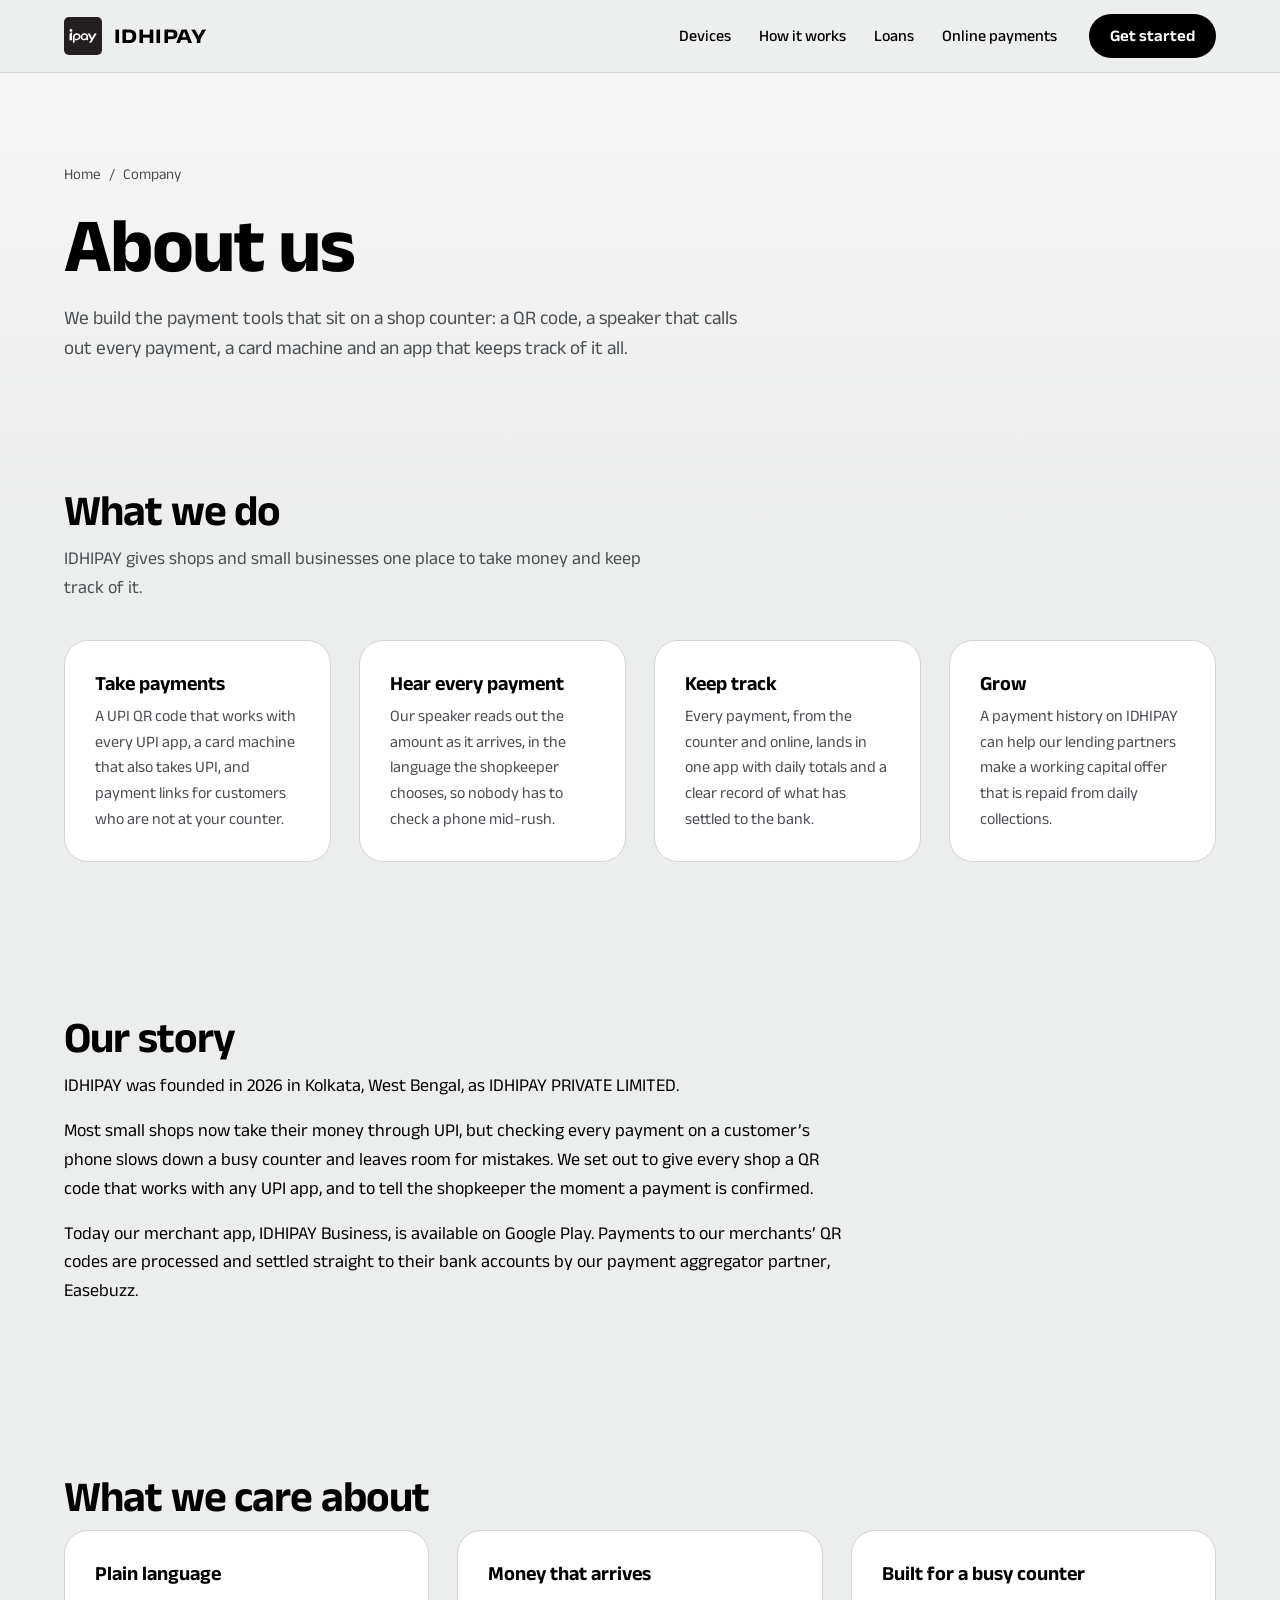
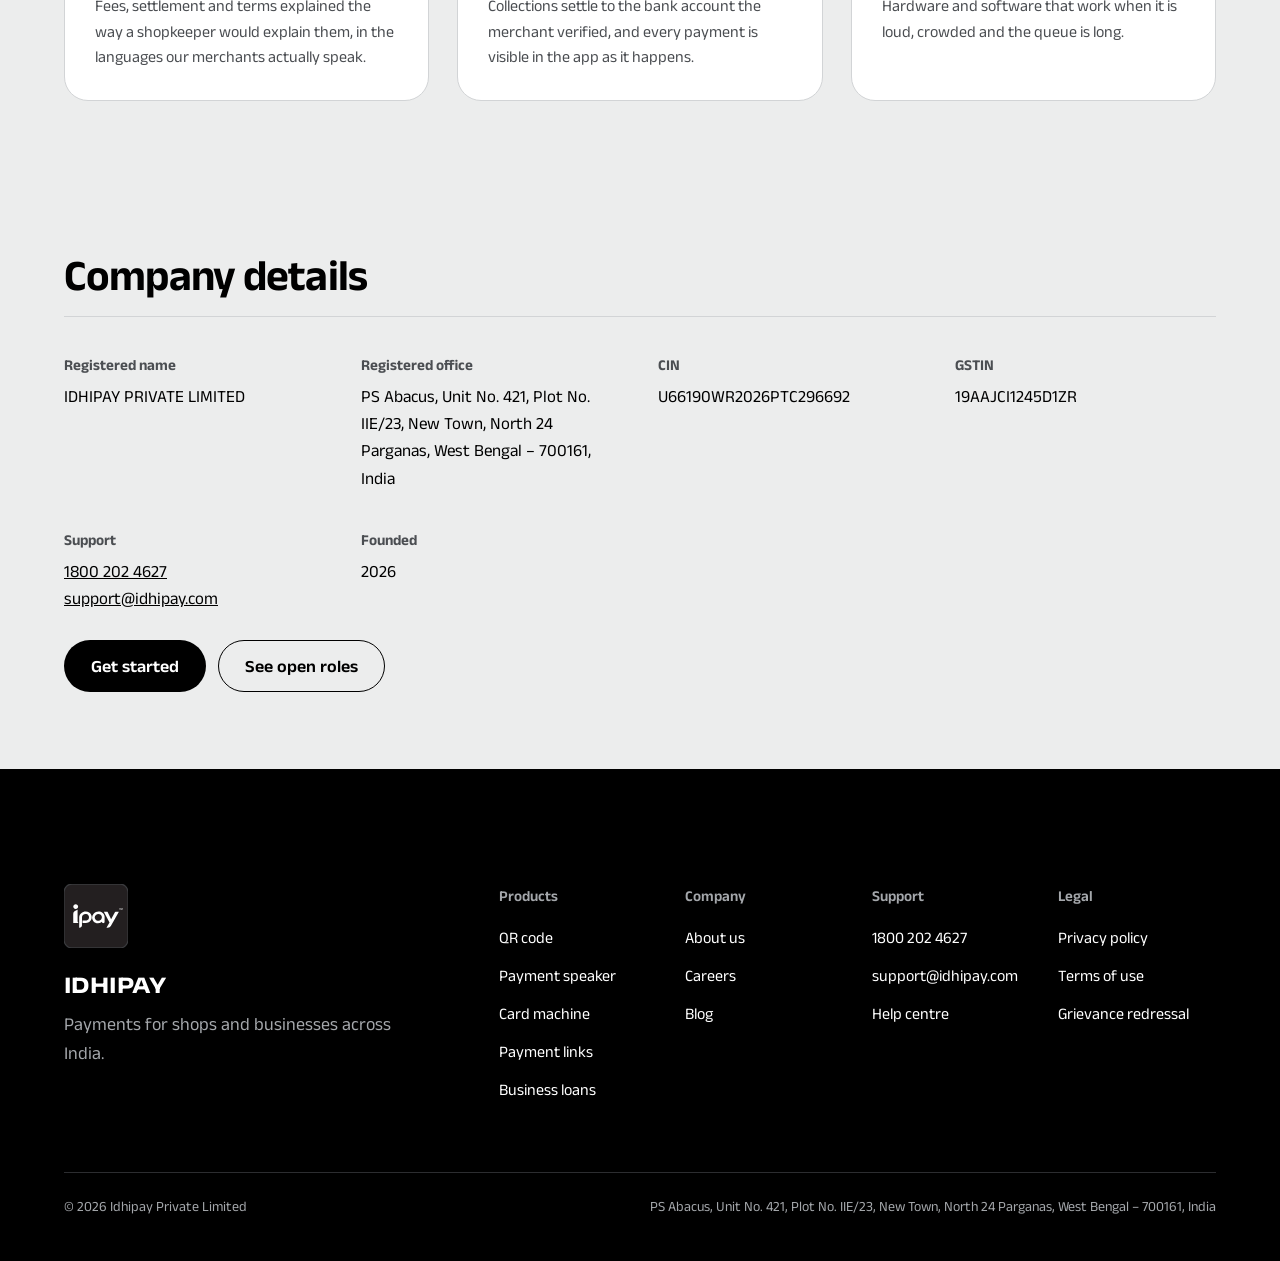
==== commit 3991c0ea: "Website: toll-free 1800 202 4627 everywhere, real Play link, honest onboarding steps, clean blog and" ====
--- a/about.html
+++ b/about.html
@@ -111,7 +111,7 @@
         <div><dt>Registered office</dt><dd>PS Abacus, Unit No. 421, Plot No. IIE/23, New Town, North 24 Parganas, West Bengal &ndash; 700161, India</dd></div>
         <div><dt>CIN</dt><dd>U66190WR2026PTC296692</dd></div>
         <div><dt>GSTIN</dt><dd>19AAJCI1245D1ZR</dd></div>
-        <div><dt>Support</dt><dd><a href="tel:+919181088577">+91 91810 88577</a><br><a href="mailto:support@idhipay.com">support@idhipay.com</a></dd></div>
+        <div><dt>Support</dt><dd><a href="tel:18002024627">1800 202 4627</a><br><a href="mailto:support@idhipay.com">support@idhipay.com</a></dd></div>
         <div><dt>Founded</dt><dd>2026</dd></div>
       </dl>
       <div class="contact-strip">
@@ -151,7 +151,7 @@
         <div>
           <h3>Support</h3>
           <ul>
-            <li><a href="tel:+919181088577">+91 91810 88577</a></li>
+            <li><a href="tel:18002024627">1800 202 4627</a></li>
             <li><a href="mailto:support@idhipay.com">support@idhipay.com</a></li>
             <li><a href="grievance.html">Help centre</a></li>
           </ul>
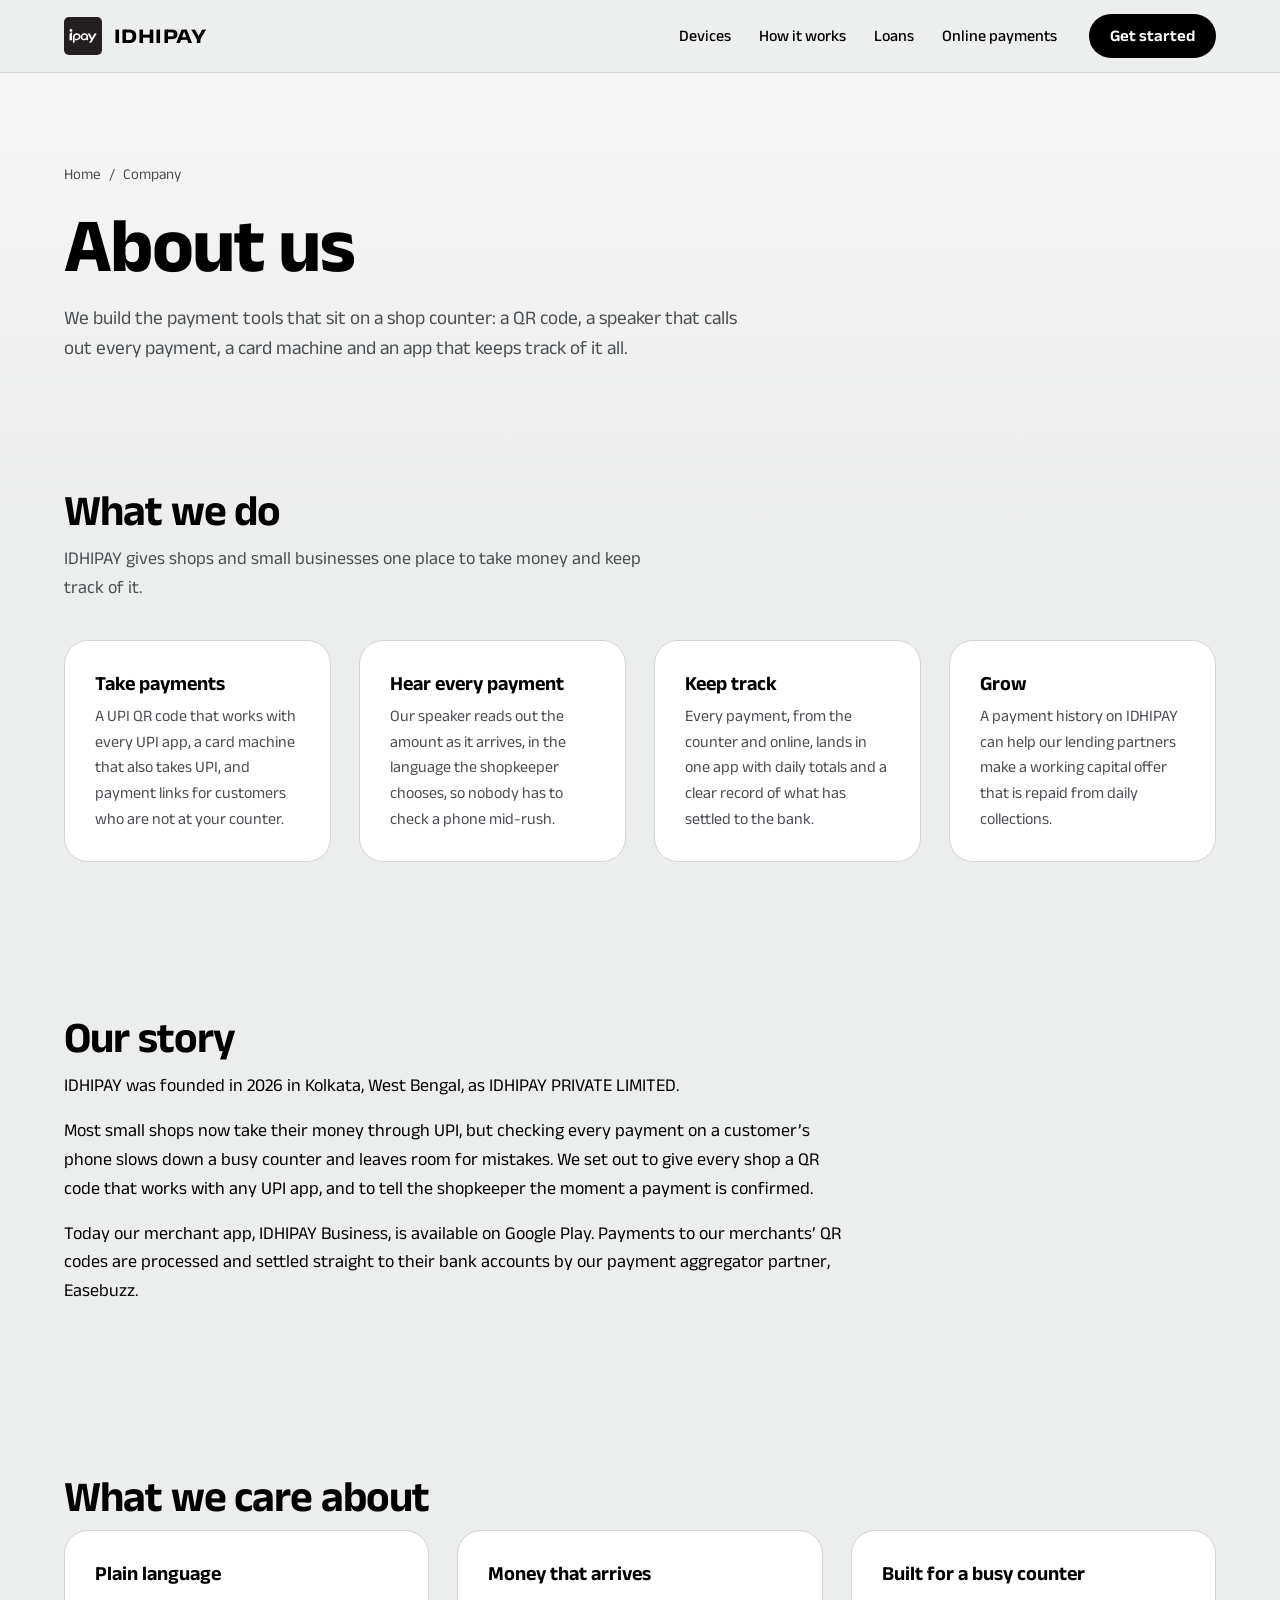
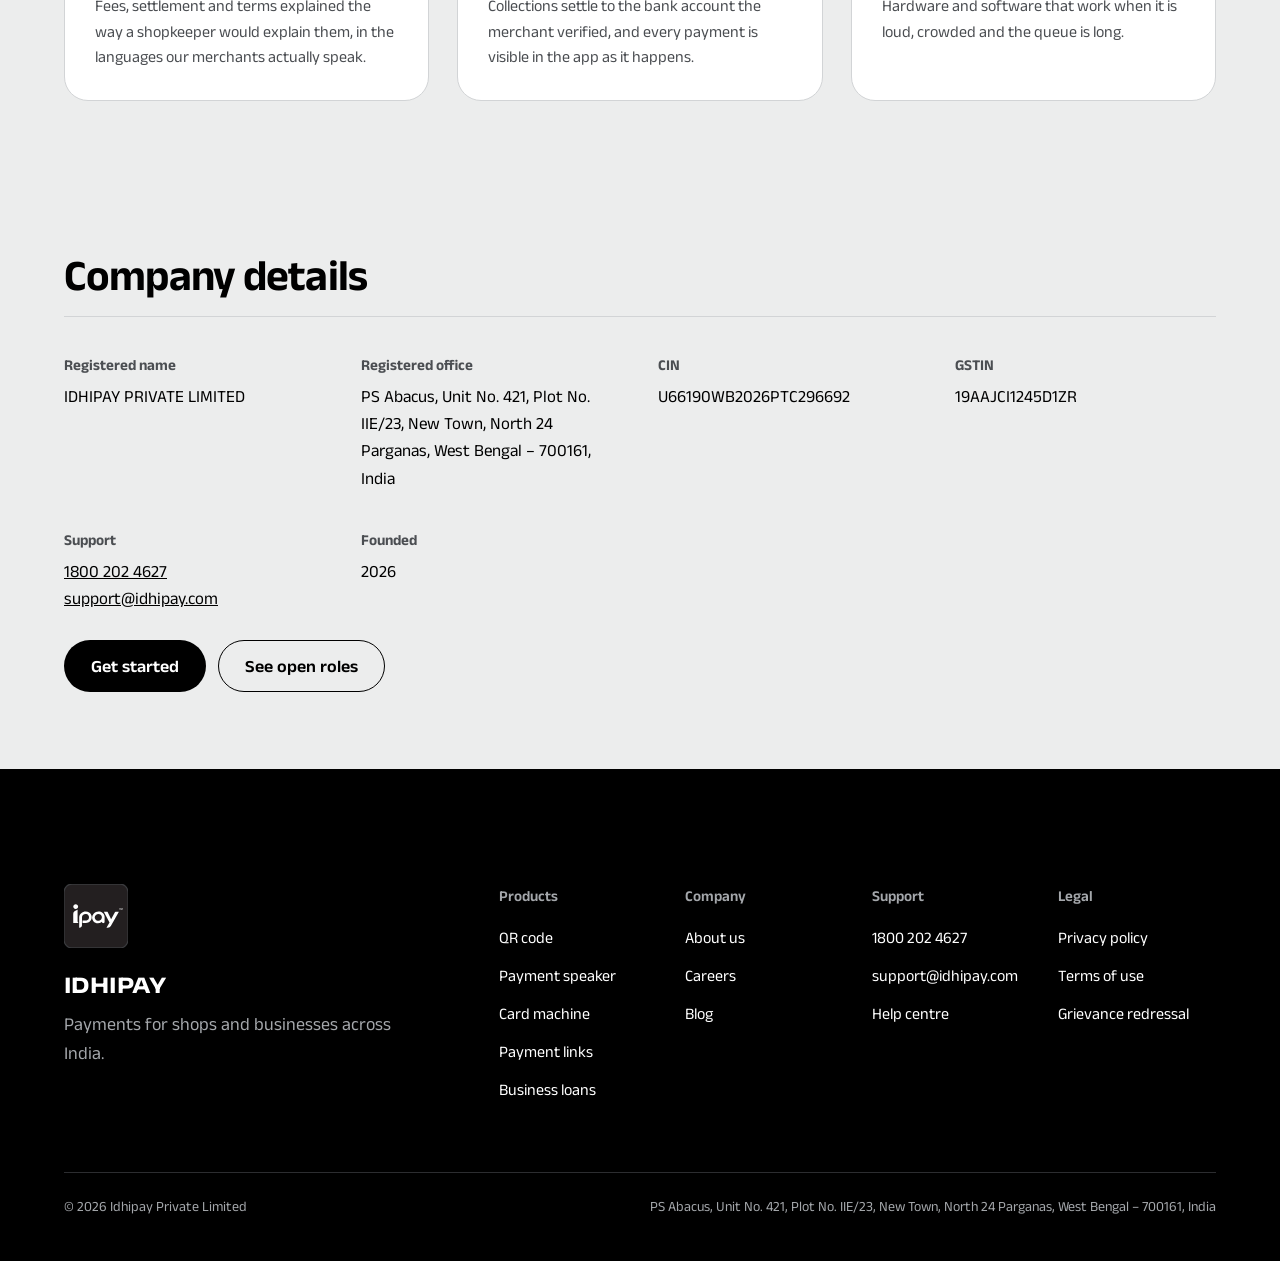
==== commit c24ab9f0: "About: CIN with the West Bengal code (WB) The owner confirmed the CIN's state code is WB; the certif" ====
--- a/about.html
+++ b/about.html
@@ -109,7 +109,7 @@
       <dl class="facts">
         <div><dt>Registered name</dt><dd>IDHIPAY PRIVATE LIMITED</dd></div>
         <div><dt>Registered office</dt><dd>PS Abacus, Unit No. 421, Plot No. IIE/23, New Town, North 24 Parganas, West Bengal &ndash; 700161, India</dd></div>
-        <div><dt>CIN</dt><dd>U66190WR2026PTC296692</dd></div>
+        <div><dt>CIN</dt><dd>U66190WB2026PTC296692</dd></div>
         <div><dt>GSTIN</dt><dd>19AAJCI1245D1ZR</dd></div>
         <div><dt>Support</dt><dd><a href="tel:18002024627">1800 202 4627</a><br><a href="mailto:support@idhipay.com">support@idhipay.com</a></dd></div>
         <div><dt>Founded</dt><dd>2026</dd></div>
